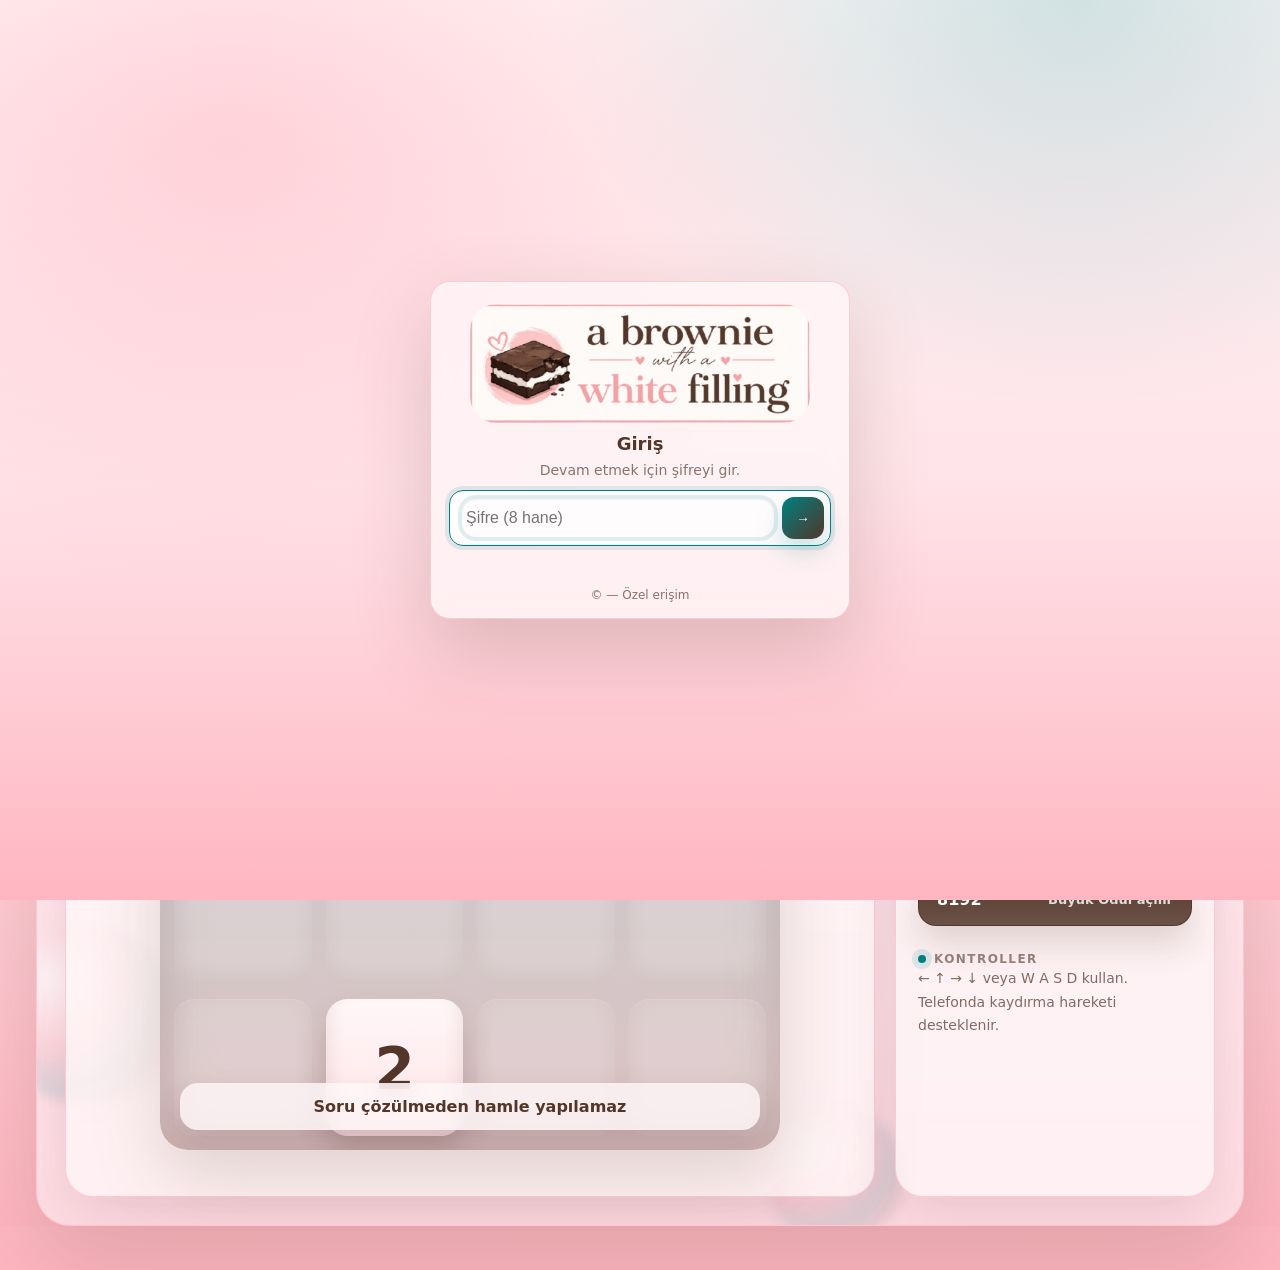
==== projects/2048.html @ a2c46bcc "Site tasarimi ve logo guncellemesi" ====
<!doctype html>
<html lang="tr">
<head>
  <meta charset="utf-8">
  <title>2048</title>
  <meta name="viewport" content="width=device-width,initial-scale=1">
  <link href="../assets/css/style.css" rel="stylesheet">
  <link href="../assets/css/gate.css" rel="stylesheet">
  <link href="../assets/css/2048.css" rel="stylesheet">
  <script src="../assets/js/gate.js" defer></script>
  <script src="../assets/js/ui.js" defer></script>
  <script src="../assets/js/2048.js" defer></script>
</head>
<body>
  <div id="loader-overlay" class="hidden" aria-hidden="true">
    <canvas id="dotlottie-canvas" width="600" height="600"></canvas>
  </div>

  <div id="gate-overlay" class="gate-overlay" aria-hidden="false">
    <div class="gate-card">
      <div class="gate-logo"><img class="gate-logo-img" src="../assets/media/brownie-logo-cropped.png" alt="Logo"></div>
      <div class="gate-title">Giriş</div>
      <p class="gate-sub muted">Devam etmek için şifreyi gir.</p>
      <form id="gate-form" autocomplete="off">
        <div class="gate-input-wrap">
          <input id="gate-input" type="password" inputmode="numeric" placeholder="Şifre (8 hane)" maxlength="12" />
          <button class="gate-submit" type="submit" aria-label="Giriş">→</button>
        </div>
        <div id="gate-hint" class="gate-hint" role="status" aria-live="polite"></div>
      </form>
      <div class="gate-foot muted">© <span id="y"></span> — Özel erişim</div>
    </div>
  </div>

  <nav class="navbar">
    <a class="brand logo-brand" href="../index.html"><img class="brand-logo-img" src="../assets/media/brownie-logo-cropped.png" alt="Logo"></a>
    <div class="spacer"></div>
    <a class="nav-link" href="../index.html">Ana Sayfa</a>
    <div class="dropdown" data-dropdown>
      <button class="drop-btn" data-dropdown-button>Projeler ▾</button>
      <div class="dropdown-menu">
        <a class="dropdown-item" href="tarot.html">Tarot Falı</a>
        <a class="dropdown-item" href="2048.html">2048</a>
      </div>
    </div>
  </nav>

  <main class="page-wrap page-2048">
    <section class="game-shell">
      <div class="glass-orb orb-a"></div>
      <div class="glass-orb orb-b"></div>
      <div class="glass-orb orb-c"></div>

      <header class="game-hero">
        <div>
          <span class="hero-pill">Oyun • Akademik Geçiş</span>
          <h1>2048</h1>
          <p class="hero-copy">Oyun açılmadan önce rastgele bir hazırlık sorusu gelir. Doğru cevabı bulunca oyun aktif olur.</p>
        </div>
        <div class="hero-actions">
          <button id="new-game-btn" class="lux-btn">Yeni Oyun</button>
          <div class="lock-chip" id="lock-chip">Soru bekleniyor</div>
        </div>
      </header>

      <section class="hud-grid" aria-label="Oyun bilgileri">
        <article class="hud-card">
          <span>Skor</span>
          <strong id="score">0</strong>
        </article>
        <article class="hud-card">
          <span>En iyi (bu cihaz)</span>
          <strong id="best-score">0</strong>
        </article>
        <article class="hud-card">
          <span>Hamle</span>
          <strong id="move-count">0</strong>
        </article>
        <article class="hud-card">
          <span>Hedef</span>
          <strong id="target-status">8192</strong>
        </article>
      </section>

      <section class="game-layout">
        <div class="board-card">
          <div class="board-topline">
            <div>
              <small>Modern 2048</small>
              <strong>2048 / 4096 / 8192</strong>
            </div>
            <div class="board-inline-note" id="inline-note">Soruyu çöz, alan açılsın.</div>
          </div>

          <div id="board-shell" class="board-shell locked" aria-label="2048 oyun alanı">
            <div class="board-grid" aria-hidden="true">
              <div></div><div></div><div></div><div></div>
              <div></div><div></div><div></div><div></div>
              <div></div><div></div><div></div><div></div>
              <div></div><div></div><div></div><div></div>
            </div>
            <div id="tile-layer" class="tile-layer"></div>
            <div id="particle-layer" class="particle-layer" aria-hidden="true"></div>
          </div>

          <div id="game-message" class="game-message" aria-live="polite"></div>
        </div>

        <aside class="side-card">
          <div class="side-section">
            <span class="side-label">Giriş kuralı</span>
            <h2>Hazırlık sorusunu doğru çöz</h2>
            <p>Yanlış cevapta oyun açılmaz. Sistem yeni bir rastgele soru getirir ve doğruya kadar devam eder.</p>
          </div>

          <div class="target-list" aria-label="Taş hedefleri">
            <div class="target-pill">2048 <span>İlk büyük hedef</span></div>
            <div class="target-pill">4096 <span>İleri seviye akış</span></div>
            <div class="target-pill danger">8192 <span>Büyük Ödül açılır</span></div>
          </div>

          <div class="side-section compact">
            <span class="side-label">Kontroller</span>
            <p>← ↑ → ↓ veya W A S D kullan. Telefonda kaydırma hareketi desteklenir.</p>
          </div>
        </aside>
      </section>
    </section>
  </main>

  <div id="quiz-overlay" class="quiz-overlay" aria-hidden="false">
    <div class="quiz-card">
      <div id="user-stage" class="quiz-stage selector-stage">
        <div class="quiz-badge">Oyuncu seçimi</div>
        <h2>Kim oynuyor?</h2>
        <p class="quiz-copy">Başlamadan önce kullanıcı seç. Hakan ve Deniz için en yüksek skorlar ayrı tutulur.</p>

        <div class="player-grid" aria-label="Oyuncu seçimi">
          <button type="button" class="player-option" data-player="Hakan">
            <span class="player-kicker">Kullanıcı 1</span>
            <strong>Hakan</strong>
            <span class="player-meta">Bu cihazdaki en yüksek skor</span>
            <b data-player-best="Hakan">0</b>
          </button>
          <button type="button" class="player-option" data-player="Deniz">
            <span class="player-kicker">Kullanıcı 2</span>
            <strong>Deniz</strong>
            <span class="player-meta">Bu cihazdaki en yüksek skor</span>
            <b data-player-best="Deniz">0</b>
          </button>
        </div>

        <div id="player-feedback" class="quiz-feedback" aria-live="polite">Bir oyuncu seç ve soruya geç.</div>
      </div>

      <div id="question-stage" class="quiz-stage hidden">
        <div class="quiz-badge">Akademik geçiş</div>
        <h2>2048 kilidini aç</h2>
        <p class="quiz-copy">Aşağıdaki rastgele soruyu doğru cevapla. Yanlış cevapta yeni soru gelir.</p>

        <div class="quiz-meta">
          <span id="quiz-subject">Ders</span>
          <span id="quiz-player" class="quiz-player">Oyuncu: -</span>
          <span id="quiz-counter">1 / 500</span>
        </div>

        <div id="quiz-question" class="quiz-question">Soru yükleniyor...</div>
        <div id="quiz-options" class="quiz-options"></div>
        <div id="quiz-feedback" class="quiz-feedback" aria-live="polite"></div>
      </div>
    </div>
  </div>

  <div id="jumpscare-overlay" class="jumpscare-overlay hidden" aria-hidden="true">
    <div class="jumpscare-flash"></div>
    <img src="../assets/media/phantom-jumpscare.gif" alt="Büyük ödül görseli" class="jumpscare-media">
    <div class="jumpscare-controls">
      <button id="close-jumpscare" class="lux-btn ghost">Kapat</button>
    </div>
  </div>

  <audio id="jumpscare-audio" preload="auto" src="https://upload.wikimedia.org/wikipedia/commons/d/d9/Wilhelm_Scream.ogg"></audio>

  <script type="module">
    import { DotLottie } from "https://cdn.jsdelivr.net/npm/@lottiefiles/dotlottie-web/+esm";
    new DotLottie({
      autoplay: true,
      loop: true,
      canvas: document.getElementById("dotlottie-canvas"),
      src: "https://lottie.host/5bff608f-bb24-4f26-9d58-c91f25c2ab23/KfmHyRGjkq.lottie"
    });
    const yEl = document.getElementById('y'); if (yEl) yEl.textContent = new Date().getFullYear();
  </script>
</body>
</html>
---- assets/css/style.css ----
:root{
  --bg: #f9d5d3;
  --text: #1d1d1f;
  --muted:#5a5a5a;
  --card: rgba(255,255,255,.72);
  --card-border: rgba(255,255,255,.55);
  --shadow-lg: 0 24px 60px rgba(0,0,0,.18);
  --shadow-md: 0 12px 28px rgba(0,0,0,.12);
  --shadow-sm: 0 3px 12px rgba(0,0,0,.10);
  --accent:#111;
  --accent-grad: linear-gradient(180deg,#1a1a1a,#000);
}

html,body{
  margin:0; padding:0; background:var(--bg); color:var(--text);
  font-family: Inter, ui-sans-serif, system-ui, -apple-system, Segoe UI, Roboto, Arial, sans-serif;
}
*{ box-sizing:border-box; }
a{ color:inherit; text-decoration:none; }

/* NAVBAR */
.navbar{
  position: sticky; top:0; z-index:50;
  display:flex; align-items:center; gap:12px;
  padding:14px 18px;
  background: linear-gradient(180deg, rgba(255,255,255,.88), rgba(255,248,251,.72));
  backdrop-filter: blur(18px) saturate(160%);
  -webkit-backdrop-filter: blur(18px) saturate(160%);
  border-bottom:1px solid rgba(255,255,255,.58);
  box-shadow:
    0 14px 40px rgba(56, 18, 35, .09),
    inset 0 1px 0 rgba(255,255,255,.72);
}
.brand{
  position:relative;
  display:inline-flex; align-items:center; justify-content:center;
  font-weight:900; letter-spacing:1px;
  padding:10px 16px; border-radius:16px; transition: transform .18s ease, box-shadow .24s ease, background .24s ease;
  background: linear-gradient(180deg, rgba(255,255,255,.72), rgba(255,255,255,.36));
  border:1px solid rgba(255,255,255,.72);
  box-shadow: 0 12px 28px rgba(84, 32, 55, .1), inset 0 1px 0 rgba(255,255,255,.86);
}
.brand::after{
  content:'';
  position:absolute; inset:1px;
  border-radius:15px;
  background: linear-gradient(135deg, rgba(255,255,255,.45), transparent 52%);
  pointer-events:none;
}
.brand:hover{ transform: translateY(-1px); box-shadow: 0 18px 34px rgba(84, 32, 55, .14), inset 0 1px 0 rgba(255,255,255,.9); }
.brand.logo-brand{
  width:clamp(150px, 18vw, 178px);
  height:58px;
  padding:0;
  overflow:hidden;
  border-radius:22px;
  background:rgba(255,247,248,.96);
  border-color:rgba(255,182,193,.76);
  box-shadow:0 14px 30px rgba(82,54,41,.14), inset 0 1px 0 rgba(255,255,255,.72);
}
.brand.logo-brand::after{ display:none; }
.brand-logo-img{
  display:block;
  width:100%;
  height:100%;
  object-fit:cover;
  border-radius:22px;
  position:relative;
  z-index:1;
  overflow:hidden;
}
.navbar .spacer{ flex:1; }
.nav-link,
.drop-btn{
  position:relative;
  display:inline-flex; align-items:center; justify-content:center;
  padding:10px 16px;
  border-radius:16px;
  font-weight:800;
  letter-spacing:.01em;
  background: linear-gradient(180deg, rgba(255,255,255,.54), rgba(255,255,255,.24));
  border:1px solid rgba(255,255,255,.6);
  box-shadow: 0 10px 24px rgba(94, 36, 58, .08), inset 0 1px 0 rgba(255,255,255,.72);
  transition: transform .18s ease, box-shadow .24s ease, background .24s ease, color .24s ease;
}
.nav-link:hover,
.drop-btn:hover{
  transform: translateY(-1px);
  background: linear-gradient(180deg, rgba(255,255,255,.82), rgba(255,255,255,.48));
  box-shadow: 0 16px 32px rgba(94, 36, 58, .14), inset 0 1px 0 rgba(255,255,255,.9);
}
.nav-link.active{
  color:#3f0f25;
  background: linear-gradient(180deg, rgba(255,255,255,.9), rgba(255,233,242,.72));
  box-shadow:
    0 16px 34px rgba(86, 28, 54, .16),
    inset 0 0 0 1px rgba(255,255,255,.92),
    inset 0 -3px 0 rgba(95, 26, 56, .86);
}
.dropdown{ position:relative; }
.drop-btn{
  border:1px solid rgba(255,255,255,.6); background: linear-gradient(180deg, rgba(255,255,255,.54), rgba(255,255,255,.24)); font:inherit; color:inherit;
  cursor:pointer;
}
.dropdown-menu{
  position:absolute; top:calc(100% + 12px); right:0; min-width:240px;
  background: linear-gradient(180deg, rgba(255,255,255,.9), rgba(255,246,250,.82));
  border:1px solid rgba(255,255,255,.72); border-radius:20px; box-shadow: 0 26px 48px rgba(62, 20, 39, .14), inset 0 1px 0 rgba(255,255,255,.8);
  padding:10px; display:none;
  backdrop-filter: blur(18px) saturate(160%);
  -webkit-backdrop-filter: blur(18px) saturate(160%);
}
.dropdown.open .dropdown-menu{ display:block; }
.dropdown-menu a{
  display:block; padding:13px 14px; border-radius:14px; font-weight:700;
  transition: background .2s ease, transform .18s ease, box-shadow .2s ease;
}
.dropdown-menu a:hover{
  transform: translateX(2px);
  background: linear-gradient(180deg, rgba(255,255,255,.92), rgba(255,233,242,.7));
  box-shadow: inset 0 1px 0 rgba(255,255,255,.92), 0 10px 20px rgba(94,36,58,.08);
}

/* HERO */
.hero{
  min-height: calc(100vh - 64px);
  display:grid; place-items:center; padding:32px 16px;
}
.hero-card{
  width:min(1000px,92vw);
  background: var(--card);
  border:1px solid var(--card-border);
  border-radius:24px;
  box-shadow: var(--shadow-lg);
  backdrop-filter: blur(12px);
  -webkit-backdrop-filter: blur(12px);
  padding:50px 28px 56px;
  text-align:center;
}
.hero-pill{
  display:inline-block; padding:6px 12px; border-radius:999px;
  background:#fff7e6; color:#8a6a15; font-weight:800;
  box-shadow: var(--shadow-sm);
}
.hero-title{
  margin:14px 0 24px; font-weight:900;
  font-size: clamp(54px, 9vw, 98px);
  letter-spacing:2px;
  background: linear-gradient(180deg,#2f2f2f,#7a7a7a);
  -webkit-background-clip: text; background-clip:text; color:transparent;
  text-shadow: 0 4px 14px rgba(0,0,0,.10);
}
.cta-btn{
  display:inline-flex; align-items:center; justify-content:center;
  height:52px; padding:0 28px; border-radius:16px;
  background: var(--accent-grad); color:#fff; font-weight:900; letter-spacing:.2px;
  box-shadow: 0 22px 58px rgba(0,0,0,.28), inset 0 -2px 0 rgba(255,255,255,.06);
  transition: transform .15s, box-shadow .2s, filter .2s;
}
.cta-btn:hover{ transform: translateY(-1px); filter:brightness(1.05);
  box-shadow: 0 28px 70px rgba(0,0,0,.34);
}

/* Panel */
.page-wrap{ max-width:1100px; margin:28px auto; padding:0 16px; }
.card-panel{
  background: var(--card); border:1px solid var(--card-border); border-radius:18px;
  padding:20px; box-shadow: var(--shadow-md); backdrop-filter: blur(10px);
}
.muted{ color:var(--muted); font-size:14px; }

/* LOADER (başlangıçta gizli) */
#loader-overlay{
  position: fixed; inset: 0; background: var(--bg);
  display:flex; align-items:center; justify-content:center;
  z-index: 99999; transition: opacity .6s ease;
}
#loader-overlay.hidden{ opacity:0; pointer-events:none; }

/* GATE — Loader’ın ÜSTÜNDE */
.gate-overlay{
  position: fixed; inset: 0;
  display:flex; align-items:center; justify-content:center;
  background: var(--bg);
  z-index: 100000; /* loader’dan yüksek */
}
.gate-overlay.is-closed{ display:none; }
.gate-card{
  width:min(94vw, 380px);
  padding: 28px 24px;
  border-radius: 18px;
  border:1px solid rgba(255,255,255,.65);
  background: rgba(255,255,255,.92);
  backdrop-filter: blur(10px);
  box-shadow: var(--shadow-lg);
  text-align:center;
}
.gate-title{ font-size:22px; font-weight:900; margin-bottom:8px; }
.gate-card input{
  width:100%; padding: 12px 14px; font-size:16px;
  border-radius:14px; border:1px solid #ddd; background:#fff; outline:none;
  box-shadow: inset 0 1px 2px rgba(0,0,0,.05);
}
.gate-card input:focus{ border-color:#111; }
.gate-card .btn{ width:100%; margin-top:10px; }
.gate-card.shake{ animation: shakeX .42s cubic-bezier(.36,.07,.19,.97) both; }
@keyframes shakeX{
  10%, 90% { transform: translateX(-1px); }
  20%, 80% { transform: translateX(2px); }
  30%, 50%, 70% { transform: translateX(-4px); }
  40%, 60% { transform: translateX(4px); }
}

/* DENIZIM renk temasi */
:root{
  --deniz-brown:#523629;
  --deniz-teal:#008080;
  --deniz-pink:#ffb6c1;
  --deniz-pink-soft:#ffe3e8;
  --deniz-cream:#fff7f8;
  --bg: var(--deniz-pink-soft);
  --text: var(--deniz-brown);
  --muted: rgba(82,54,41,.68);
  --card: rgba(255,247,248,.78);
  --card-border: rgba(255,182,193,.62);
  --accent: var(--deniz-teal);
  --accent-grad: linear-gradient(135deg, var(--deniz-teal), var(--deniz-brown));
  --shadow-lg: 0 24px 60px rgba(82,54,41,.22);
  --shadow-md: 0 12px 28px rgba(82,54,41,.16);
  --shadow-sm: 0 3px 12px rgba(82,54,41,.12);
}

html,body{
  background:
    radial-gradient(900px 680px at 12% 0%, rgba(255,182,193,.5), transparent 58%),
    radial-gradient(760px 560px at 88% 10%, rgba(0,128,128,.16), transparent 58%),
    linear-gradient(180deg, #fff7f8 0%, #ffe3e8 52%, #ffb6c1 100%);
  color: var(--deniz-brown);
}

.home-page{
  height:100svh;
  min-height:100svh;
  overflow:hidden;
  display:grid;
  grid-template-rows:auto minmax(0, 1fr);
}
.home-page .navbar{
  position:relative;
  top:auto;
}
.home-page #bday-banner-mount:empty{
  display:none;
}
.confetti-canvas{
  position:fixed;
  inset:0;
  width:100vw;
  height:100svh;
  display:block;
  pointer-events:none;
  z-index:20;
}
.home-page .hero{
  min-height:0;
  height:100%;
  padding:24px 16px 28px;
}

.navbar{
  background: linear-gradient(180deg, rgba(255,247,248,.92), rgba(255,182,193,.46));
  border-bottom-color: rgba(255,182,193,.68);
  box-shadow: 0 16px 42px rgba(82,54,41,.12), inset 0 1px 0 rgba(255,255,255,.72);
}
.brand,
.nav-link,
.drop-btn{
  color: var(--deniz-brown);
  background: linear-gradient(180deg, rgba(255,255,255,.72), rgba(255,182,193,.24));
  border-color: rgba(255,182,193,.72);
  box-shadow: 0 12px 26px rgba(82,54,41,.12), inset 0 1px 0 rgba(255,255,255,.78);
}
.brand:hover,
.nav-link:hover,
.drop-btn:hover{
  background: linear-gradient(180deg, rgba(255,255,255,.9), rgba(255,182,193,.42));
  box-shadow: 0 18px 36px rgba(82,54,41,.16), inset 0 1px 0 rgba(255,255,255,.9);
}
.nav-link.active{
  color: #fff;
  background: linear-gradient(135deg, var(--deniz-teal), var(--deniz-brown));
  box-shadow: 0 18px 36px rgba(0,128,128,.2), inset 0 -3px 0 rgba(255,182,193,.88);
}
.dropdown-menu{
  background: linear-gradient(180deg, rgba(255,247,248,.96), rgba(255,226,232,.9));
  border-color: rgba(255,182,193,.74);
  box-shadow: 0 28px 54px rgba(82,54,41,.18), inset 0 1px 0 rgba(255,255,255,.82);
}
.dropdown-menu a:hover{
  color: #fff;
  background: linear-gradient(135deg, var(--deniz-teal), var(--deniz-brown));
  box-shadow: 0 12px 24px rgba(0,128,128,.18);
}
.hero-card,
.card-panel,
.gate-card{
  background: rgba(255,247,248,.82);
  border-color: rgba(255,182,193,.68);
  box-shadow: var(--shadow-lg);
}
.hero-pill{
  background: rgba(0,128,128,.12);
  color: var(--deniz-teal);
  border: 1px solid rgba(0,128,128,.18);
}
.hero-title{
  background: linear-gradient(180deg, var(--deniz-brown), var(--deniz-teal));
  -webkit-background-clip:text;
  background-clip:text;
}
.cta-btn,
.btn{
  background: var(--accent-grad);
  color:#fff;
  box-shadow: 0 22px 52px rgba(0,128,128,.22), inset 0 1px 0 rgba(255,255,255,.16);
}
.gate-card input:focus,
input:focus,
select:focus,
textarea:focus{
  border-color: var(--deniz-teal);
  box-shadow: 0 0 0 4px rgba(0,128,128,.12), inset 0 1px 2px rgba(82,54,41,.06);
}

/* Istek uzerine ana sayfa hedef renkleri */
#hero-pill{
  background:linear-gradient(180deg, rgba(0,128,128,.96), rgba(0,128,128,.78));
  color:#fff;
  border-color:rgba(0,128,128,.82);
  box-shadow:0 12px 28px rgba(0,128,128,.18), inset 0 1px 0 rgba(255,255,255,.24);
}
#hero-title{
  background:linear-gradient(180deg, #00b8b8 0%, #008080 48%, #005f5f 100%);
  -webkit-background-clip:text;
  background-clip:text;
  color:transparent !important;
  -webkit-text-fill-color:transparent !important;
  text-shadow:0 4px 14px rgba(0,128,128,.16);
}
#hero-cta{
  background:linear-gradient(180deg, rgba(255,182,193,.96), #ffb6c1 58%, rgba(255,182,193,.84));
  color:#523629;
  border:1px solid rgba(255,182,193,.92);
  box-shadow:0 22px 52px rgba(255,182,193,.38), inset 0 1px 0 rgba(255,255,255,.34), inset 0 -2px 0 rgba(82,54,41,.08);
}
#hero-cta:hover{
  box-shadow:0 28px 64px rgba(255,182,193,.48), inset 0 1px 0 rgba(255,255,255,.38), inset 0 -2px 0 rgba(82,54,41,.08);
}
.navbar .nav-link,
.navbar .drop-btn,
.navbar .nav-link.active{
  background:linear-gradient(180deg, rgba(82,54,41,.96), rgba(82,54,41,.84));
  color:#fff;
  border-color:rgba(82,54,41,.9);
  box-shadow:0 14px 28px rgba(82,54,41,.22), inset 0 1px 0 rgba(255,255,255,.16);
}
.navbar .nav-link:hover,
.navbar .drop-btn:hover{
  background:linear-gradient(180deg, rgba(82,54,41,1), rgba(82,54,41,.88));
  color:#fff;
  box-shadow:0 18px 34px rgba(82,54,41,.28), inset 0 1px 0 rgba(255,255,255,.18);
}
---- assets/css/gate.css ----
/* Lüks cam/blur gate görünümü */
.gate-overlay{
  position:fixed; inset:0;
  display:flex; align-items:center; justify-content:center;
  background: radial-gradient(1200px 800px at 20% 20%, rgba(255,255,255,.45), rgba(0,0,0,.02)),
              radial-gradient(1000px 900px at 80% 0%, rgba(255,255,255,.35), rgba(0,0,0,.02)),
              var(--bg, #f9d5d3);
  z-index:130000;
  transition: opacity .3s ease;
}
.gate-overlay.hide{ opacity:0; pointer-events:none; }

.gate-card{
  width:min(420px, 92vw);
  background: rgba(255,255,255,0.55);
  backdrop-filter: blur(10px) saturate(140%);
  -webkit-backdrop-filter: blur(10px) saturate(140%);
  border: 1px solid rgba(255,255,255,0.6);
  border-radius: 20px;
  padding: 22px 18px 16px;
  box-shadow: 0 30px 80px rgba(0,0,0,.18), 0 0 0 1px rgba(255,255,255,.4) inset;
  position: relative;
  animation: cardIn .35s ease both;
}
@keyframes cardIn{ from{ transform: translateY(8px); opacity:0;} to{ transform: translateY(0); opacity:1;} }
.gate-card.shake{ animation: shake .45s ease; }
@keyframes shake{
  10%, 90% { transform: translateX(-1px); }
  20%, 80% { transform: translateX(2px); }
  30%, 50%, 70% { transform: translateX(-4px); }
  40%, 60% { transform: translateX(4px); }
}

.gate-logo{
  font-weight:900; letter-spacing:1.1px; margin-bottom:6px;
  background:linear-gradient(180deg,#444,#111);
  -webkit-background-clip:text; color:transparent; font-size:20px;
}
.gate-title{ font-weight:800; font-size:18px; }
.gate-sub{ margin: 6px 0 12px; }

.gate-input-wrap{
  display:flex; align-items:center; gap:8px;
  background:#fff; border:1px solid #e6e6e6; border-radius:14px;
  box-shadow: inset 0 1px 2px rgba(0,0,0,.04);
  padding: 6px 6px 6px 12px;
}
#gate-input{
  flex:1; border:none; outline:none; background:transparent;
  padding:10px 4px; font-size:16px;
}
.gate-submit{
  width:42px; height:42px; border:none; border-radius:12px;
  background:#111; color:#fff; font-weight:900; cursor:pointer;
  box-shadow:0 10px 24px rgba(0,0,0,.18);
  transition: transform .12s, filter .2s;
}
.gate-submit:hover{ transform: translateY(-1px); filter: brightness(1.05); }

.gate-hint{ min-height:20px; font-size:13px; color:#666; margin-top:8px; }
.gate-hint.error{ color:#c33434; }
.gate-foot{ margin-top:14px; font-size:12px; text-align:center; }

/* DENIZIM gate renk temasi */
.gate-overlay{
  background:
    radial-gradient(1100px 760px at 18% 16%, rgba(255,182,193,.52), transparent 58%),
    radial-gradient(900px 700px at 84% 0%, rgba(0,128,128,.18), transparent 58%),
    linear-gradient(180deg,#fff7f8,#ffe3e8 54%,#ffb6c1);
}
.gate-card{
  background:rgba(255,247,248,.8);
  border-color:rgba(255,182,193,.68);
  box-shadow:0 30px 80px rgba(82,54,41,.2), 0 0 0 1px rgba(255,255,255,.42) inset;
}
.gate-logo{
  background:linear-gradient(180deg,#523629,#008080);
  -webkit-background-clip:text;
  background-clip:text;
}
.gate-logo{
  width:min(340px, 84vw);
  aspect-ratio:1138 / 401;
  height:auto;
  margin:0 auto 10px;
  background:none;
  color:transparent;
  font-size:0;
  border-radius:26px;
  overflow:hidden;
}
.gate-logo-img{
  display:block;
  width:100%;
  height:100%;
  object-fit:cover;
  border-radius:26px;
  box-shadow:0 10px 26px rgba(82,54,41,.14);
}
.gate-title{ color:#523629; }
.gate-input-wrap{
  background:rgba(255,255,255,.82);
  border-color:rgba(255,182,193,.72);
}
.gate-input-wrap:focus-within{
  border-color:#008080;
  box-shadow:0 0 0 4px rgba(0,128,128,.12), inset 0 1px 2px rgba(82,54,41,.06);
}
.gate-submit{
  background:linear-gradient(135deg,#008080,#523629);
  box-shadow:0 12px 26px rgba(0,128,128,.22);
}
.gate-hint{ color:rgba(82,54,41,.68); }
.gate-hint.error{ color:#523629; }
---- assets/css/2048.css ----
:root{
  --rose-0:#fff7fb;
  --rose-1:#ffe7f0;
  --rose-2:#ffd7e7;
  --rose-3:#f7bed8;
  --rose-4:#ee9fc3;
  --rose-5:#da74a5;
  --rose-6:#bc4f82;
  --rose-7:#8b345e;
  --rose-8:#5d1c3b;
  --board-gap: 14px;
}

html.touch-lock-page,
body.touch-lock-page{
  overflow:hidden;
  overscroll-behavior:none;
  height:100%;
}

.page-2048 .board-card,
.page-2048 .board-shell,
.page-2048 .board-shell *{
  touch-action:none;
  -ms-touch-action:none;
}

body{
  background:
    radial-gradient(1200px 900px at 10% 10%, rgba(255,255,255,.75), transparent 55%),
    radial-gradient(1000px 800px at 90% 0%, rgba(255,255,255,.5), transparent 52%),
    linear-gradient(180deg, #f9d5d3 0%, #f7dce3 35%, #f4cad7 100%);
}

.page-2048{ max-width: 1240px; }
.game-shell{
  position: relative;
  overflow: hidden;
  margin: 24px auto 44px;
  padding: 28px;
  border-radius: 34px;
  border: 1px solid rgba(255,255,255,.5);
  background: rgba(255,255,255,.46);
  backdrop-filter: blur(18px) saturate(135%);
  -webkit-backdrop-filter: blur(18px) saturate(135%);
  box-shadow: 0 36px 90px rgba(88, 36, 62, .16), inset 0 1px 0 rgba(255,255,255,.55);
}

.glass-orb{
  position:absolute; border-radius:50%; filter: blur(6px); opacity:.75; pointer-events:none;
  background: radial-gradient(circle at 30% 30%, rgba(255,255,255,.9), rgba(255,255,255,.2) 35%, rgba(206,103,152,.2) 55%, rgba(122,36,82,.1) 75%, transparent 78%);
}
.orb-a{ width:240px; height:240px; top:-90px; right:-60px; }
.orb-b{ width:180px; height:180px; left:-40px; bottom:120px; }
.orb-c{ width:140px; height:140px; right:28%; bottom:-20px; }

.game-hero{
  position:relative;
  z-index:1;
  display:flex; justify-content:space-between; align-items:flex-start; gap:18px;
  margin-bottom: 20px;
}
.game-hero h1{
  margin:10px 0 8px;
  font-size: clamp(40px, 7vw, 74px);
  line-height: .95;
  letter-spacing: -1px;
  color:#4f1936;
}
.hero-copy{
  max-width: 660px;
  margin:0;
  font-size: 16px;
  line-height: 1.65;
  color:#6e4560;
}
.hero-actions{
  display:flex; align-items:center; gap:12px; flex-wrap:wrap; justify-content:flex-end;
}

.lux-btn{
  border:none; cursor:pointer;
  border-radius: 16px;
  padding: 14px 18px;
  font: inherit;
  font-weight: 800;
  color:#fff;
  background: linear-gradient(180deg, #5b223f, #351121);
  box-shadow: 0 18px 38px rgba(69, 18, 43, .28), inset 0 1px 0 rgba(255,255,255,.16);
  transition: transform .16s ease, filter .2s ease, box-shadow .2s ease;
}
.lux-btn:hover{ transform: translateY(-1px); filter: brightness(1.05); box-shadow: 0 22px 44px rgba(69,18,43,.32), inset 0 1px 0 rgba(255,255,255,.16); }
.lux-btn.ghost{ background: rgba(255,255,255,.18); border:1px solid rgba(255,255,255,.5); color:#fff; box-shadow:none; }

.lock-chip{
  display:inline-flex; align-items:center; gap:10px;
  padding: 12px 14px;
  border-radius: 16px;
  background: rgba(255,255,255,.6);
  color:#6f3555;
  font-weight:800;
  border:1px solid rgba(255,255,255,.55);
  box-shadow: 0 12px 28px rgba(122, 54, 90, .12);
}
.lock-chip::before{
  content:'';
  width:10px; height:10px; border-radius:50%; background:#e779a7;
  box-shadow:0 0 0 6px rgba(231,121,167,.12);
}
.lock-chip.unlocked::before{ background:#6dca9b; box-shadow:0 0 0 6px rgba(109,202,155,.14); }

.hud-grid{
  position:relative; z-index:1;
  display:grid; grid-template-columns: repeat(4, minmax(0,1fr)); gap:14px;
  margin-bottom: 20px;
}
.hud-card{
  padding:18px 18px 16px;
  border-radius: 20px;
  background: rgba(255,255,255,.62);
  border:1px solid rgba(255,255,255,.6);
  box-shadow: 0 18px 34px rgba(120,54,85,.08);
}
.hud-card span{ display:block; font-size:13px; color:#8c6780; margin-bottom:6px; font-weight:700; text-transform:uppercase; letter-spacing:.08em; }
.hud-card strong{ font-size: clamp(24px, 4vw, 34px); color:#4d1834; }

.game-layout{
  position:relative; z-index:1;
  display:grid; grid-template-columns: minmax(0, 1fr) 320px; gap:20px;
}
.board-card,
.side-card{
  border-radius: 28px;
  background: rgba(255,255,255,.56);
  border:1px solid rgba(255,255,255,.58);
  box-shadow: 0 24px 56px rgba(98, 32, 64, .12);
}
.board-card{ padding: 18px; }
.side-card{ padding: 22px; display:flex; flex-direction:column; gap:22px; }

.board-topline{
  display:flex; justify-content:space-between; align-items:flex-end; gap:12px; margin-bottom:16px;
}
.board-topline small{ display:block; color:#9a7389; font-size:13px; letter-spacing:.08em; text-transform:uppercase; font-weight:800; }
.board-topline strong{ font-size:22px; color:#4a1732; }
.board-inline-note{ color:#6e4660; font-weight:700; font-size:14px; text-align:right; }

.board-shell{
  position:relative;
  width:min(100%, 620px);
  aspect-ratio:1;
  margin:0 auto;
  padding: var(--board-gap);
  border-radius: 28px;
  background:
    linear-gradient(180deg, rgba(117,31,70,.22), rgba(94,20,52,.18)),
    rgba(103, 30, 60, .2);
  box-shadow:
    inset 0 1px 0 rgba(255,255,255,.16),
    inset 0 -30px 60px rgba(80, 12, 39, .18),
    0 26px 70px rgba(80, 12, 39, .2);
  overflow:hidden;
  touch-action:none;
  overscroll-behavior:contain;
  -webkit-user-select:none;
  user-select:none;
}
.board-shell.locked::after{
  content:'Soru çözülmeden hamle yapılamaz';
  position:absolute; inset:auto 20px 20px 20px;
  padding: 14px 16px;
  border-radius: 18px;
  background: rgba(255,255,255,.7);
  color:#67354e;
  font-weight:800;
  text-align:center;
  backdrop-filter: blur(10px);
  box-shadow: 0 14px 30px rgba(79,17,44,.12);
}
.board-shell.unlocked::after{ display:none; }

.board-grid{
  height:100%;
  display:grid;
  grid-template-columns: repeat(4, 1fr);
  gap: var(--board-gap);
}
.board-grid div{
  border-radius: 20px;
  background: rgba(255,255,255,.16);
  box-shadow: inset 0 1px 2px rgba(255,255,255,.08), inset 0 -8px 20px rgba(73, 8, 33, .08);
}

.tile-layer,
.particle-layer{
  position:absolute;
  inset: var(--board-gap);
}
.tile{
  position:absolute;
  width: calc((100% - (var(--board-gap) * 3)) / 4);
  height: calc((100% - (var(--board-gap) * 3)) / 4);
  left: calc(var(--x) * (((100% - (var(--board-gap) * 3)) / 4) + var(--board-gap)));
  top: calc(var(--y) * (((100% - (var(--board-gap) * 3)) / 4) + var(--board-gap)));
  border-radius: 22px;
  display:flex; align-items:center; justify-content:center;
  font-weight: 900;
  letter-spacing: -.04em;
  text-shadow: 0 2px 12px rgba(255,255,255,.2);
  box-shadow:
    inset 0 1px 0 rgba(255,255,255,.3),
    inset 0 -14px 20px rgba(70, 9, 33, .12),
    0 16px 28px rgba(87, 17, 45, .22);
  transition: left .13s cubic-bezier(.2,.9,.22,1), top .13s cubic-bezier(.2,.9,.22,1), transform .18s cubic-bezier(.24,.95,.32,1), filter .2s ease;
  user-select:none;
}
.tile span{ transform: translateY(2px); }
.tile.new{ animation: tilePop .18s ease; }
.tile.merged{ animation: tileMerge .24s ease; }
@keyframes tilePop{
  0%{ transform: scale(.76); }
  100%{ transform: scale(1); }
}
@keyframes tileMerge{
  0%{ transform: scale(.92); }
  55%{ transform: scale(1.08); }
  100%{ transform: scale(1); }
}

.tile.value-2 span,
.tile.value-4 span,
.tile.value-8 span,
.tile.value-16 span{ font-size: clamp(32px, 5vw, 58px); }
.tile.value-32 span,
.tile.value-64 span,
.tile.value-128 span{ font-size: clamp(28px, 4.6vw, 52px); }
.tile.value-256 span,
.tile.value-512 span,
.tile.value-1024 span{ font-size: clamp(24px, 4vw, 44px); }
.tile.value-2048 span,
.tile.value-4096 span,
.tile.value-8192 span{ font-size: clamp(22px, 3.6vw, 40px); }

.particle-layer{ pointer-events:none; overflow:hidden; }
.particle{
  position:absolute;
  width: var(--size); height: var(--size); border-radius: 999px;
  background: radial-gradient(circle at 35% 35%, rgba(255,255,255,.95), rgba(255,255,255,.65) 35%, rgba(235,114,171,.7) 60%, rgba(149,44,96,.25) 100%);
  left: var(--left); top: var(--top);
  transform: translate(-50%, -50%);
  animation: particleBurst .55s ease forwards;
  opacity:.95;
}
@keyframes particleBurst{
  to{
    opacity:0;
    transform: translate(calc(-50% + var(--dx)), calc(-50% + var(--dy))) scale(.35);
  }
}

.game-message{
  min-height: 28px;
  padding-top:14px;
  text-align:center;
  font-weight:700;
  color:#6f4660;
}
.game-message.win{ color:#4a1834; }
.game-message.over{ color:#8b244f; }

.side-section h2{ margin:6px 0 10px; font-size: 28px; color:#4b1632; }
.side-section p{ margin:0; color:#6f4a61; line-height:1.7; }
.side-section.compact p{ font-size:14px; }
.side-label{
  display:inline-flex; align-items:center; gap:8px;
  font-size:12px; text-transform:uppercase; letter-spacing:.12em; font-weight:900; color:#9b6e86;
}
.side-label::before{
  content:''; width:8px; height:8px; border-radius:50%; background:#e783ae;
}
.target-list{ display:grid; gap:12px; }
.target-pill{
  display:flex; justify-content:space-between; align-items:center; gap:12px;
  padding: 16px 18px;
  border-radius: 18px;
  background: rgba(255,255,255,.7);
  border:1px solid rgba(255,255,255,.64);
  color:#5d2742;
  font-weight:900;
}
.target-pill span{ color:#926c82; font-size:13px; font-weight:700; }
.target-pill.danger{ background: linear-gradient(180deg, rgba(116,23,58,.9), rgba(74,10,32,.95)); color:#fff; }
.target-pill.danger span{ color: rgba(255,255,255,.78); }

.quiz-overlay{
  position:fixed; inset:0; z-index:120000;
  display:grid; place-items:center;
  padding: 24px;
  background: linear-gradient(180deg, rgba(254,244,248,.42), rgba(244,203,220,.58));
  backdrop-filter: blur(20px);
  -webkit-backdrop-filter: blur(20px);
  transition: opacity .34s ease, visibility .34s ease;
}
.quiz-overlay.hidden{ opacity:0; visibility:hidden; pointer-events:none; }
.quiz-card{
  width:min(700px, 94vw);
  padding: 26px;
  border-radius: 30px;
  background: rgba(255,255,255,.78);
  border:1px solid rgba(255,255,255,.7);
  box-shadow: 0 36px 90px rgba(92, 26, 54, .18), inset 0 1px 0 rgba(255,255,255,.62);
}
.quiz-badge{
  display:inline-flex; padding:8px 12px; border-radius:999px;
  background:#fff0f7; color:#a64d78; font-weight:900; letter-spacing:.06em; text-transform:uppercase; font-size:12px;
}
.quiz-card h2{ margin:14px 0 8px; font-size:clamp(28px, 5vw, 40px); color:#4d1734; }
.quiz-stage.hidden{ display:none; }
.player-grid{
  display:grid; grid-template-columns: repeat(2, minmax(0,1fr)); gap:14px;
  margin-top: 18px;
}
.player-option{
  position:relative;
  min-height: 190px;
  padding: 20px;
  border-radius: 24px;
  border:1px solid rgba(230, 187, 207, .78);
  background: linear-gradient(180deg, rgba(255,255,255,.96), rgba(255,239,246,.92));
  box-shadow: 0 22px 44px rgba(122, 52, 87, .1), inset 0 1px 0 rgba(255,255,255,.92);
  text-align:left;
  cursor:pointer;
  transition: transform .18s ease, box-shadow .22s ease, border-color .22s ease;
}
.player-option:hover{
  transform: translateY(-2px);
  border-color: rgba(182, 75, 122, .44);
  box-shadow: 0 28px 52px rgba(122, 52, 87, .16), inset 0 1px 0 rgba(255,255,255,.96);
}
.player-option:focus-visible{ outline: 2px solid rgba(139,52,94,.48); outline-offset: 2px; }
.player-option strong{
  display:block;
  margin-top: 10px;
  font-size: clamp(28px, 5vw, 40px);
  color:#4b1733;
}
.player-option b{
  display:block;
  margin-top: 10px;
  font-size: clamp(34px, 6vw, 52px);
  line-height:1;
  color:#8b345e;
}
.player-kicker,
.player-meta{
  display:block;
  font-weight:800;
  letter-spacing:.08em;
  text-transform:uppercase;
}
.player-kicker{ color:#a46a87; font-size:12px; }
.player-meta{ margin-top: 18px; color:#8e6780; font-size:11px; }
.quiz-player{
  display:inline-flex; align-items:center; justify-content:center;
  min-height: 34px;
  padding: 7px 12px;
  border-radius: 999px;
  background: rgba(255,240,246,.95);
  border:1px solid rgba(227, 185, 204, .7);
  color:#8b345e;
  box-shadow: inset 0 1px 0 rgba(255,255,255,.86);
}
.quiz-copy{ margin:0; color:#7b566d; line-height:1.7; }
.quiz-meta{
  display:flex; justify-content:space-between; align-items:center; gap:12px; flex-wrap:wrap;
  margin: 18px 0 14px;
  color:#8c6680; font-weight:800;
}
.quiz-question{
  padding: 22px;
  border-radius: 22px;
  background: linear-gradient(180deg, rgba(255,255,255,.92), rgba(255,239,246,.95));
  border: 1px solid rgba(234,186,209,.68);
  color:#4f1834;
  font-size: clamp(18px, 3vw, 24px);
  line-height:1.55;
  box-shadow: inset 0 1px 0 rgba(255,255,255,.75);
}
.quiz-options{
  display:grid; grid-template-columns: repeat(2, minmax(0,1fr)); gap:12px;
  margin-top: 16px;
}
.quiz-option{
  min-height: 70px;
  display:flex; align-items:center; justify-content:flex-start;
  padding: 16px 18px;
  border-radius: 18px;
  border:1px solid rgba(221, 180, 200, .75);
  background: rgba(255,255,255,.85);
  color:#57203d;
  font: inherit;
  font-weight:800;
  cursor:pointer;
  transition: transform .16s ease, box-shadow .2s ease, background .2s ease;
  box-shadow: 0 14px 30px rgba(122, 52, 87, .08);
}
.quiz-option:hover{ transform: translateY(-1px); box-shadow: 0 18px 36px rgba(122,52,87,.14); }
.quiz-option.correct{ background: linear-gradient(180deg, #def8ea, #c8f0d9); border-color:#8fd0af; color:#226246; }
.quiz-option.wrong{ background: linear-gradient(180deg, #ffe3ec, #ffd0df); border-color:#f1a2bc; color:#8d3559; }
.quiz-feedback{
  min-height: 26px;
  margin-top: 16px;
  font-weight:800;
  color:#7a4d66;
}
.quiz-feedback.ok{ color:#2f7d57; }
.quiz-feedback.no{ color:#a13c64; }

.jumpscare-overlay{
  position:fixed; inset:0; z-index:140000;
  display:grid; place-items:center;
  background:#000;
}
.jumpscare-overlay.hidden{ display:none; }
.jumpscare-media{
  width:min(92vw, 980px);
  max-height: 88vh;
  object-fit:contain;
  border-radius: 24px;
  box-shadow: 0 0 0 1px rgba(255,255,255,.16), 0 40px 80px rgba(0,0,0,.65);
  animation: scarePulse .22s steps(2) 6 alternate;
}
.jumpscare-flash{
  position:absolute; inset:0;
  background: radial-gradient(circle, rgba(255,255,255,.9), rgba(255,255,255,.15) 35%, rgba(0,0,0,.95) 68%);
  mix-blend-mode:screen;
  animation: flashCut .45s ease-out forwards;
}
@keyframes flashCut{
  from{ opacity:1; }
  to{ opacity:0; }
}
@keyframes scarePulse{
  from{ transform:scale(.98); filter:contrast(1.1) saturate(1.05); }
  to{ transform:scale(1.03); filter:contrast(1.28) saturate(1.2); }
}
.jumpscare-controls{
  position:absolute; right:24px; bottom:24px;
}

@media (max-width: 1040px){
  .game-layout{ grid-template-columns: 1fr; }
  .side-card{ order:-1; }
}
@media (max-width: 820px){
  .game-shell{ padding:20px; border-radius:28px; }
  .game-hero{ flex-direction:column; }
  .hud-grid{ grid-template-columns: repeat(2, minmax(0,1fr)); }
}
@media (max-width: 640px){
  .player-grid{ grid-template-columns: 1fr; }
  .page-2048{ padding:0 10px; }
  .game-shell{ margin: 16px auto 28px; padding:16px; }
  .hud-grid{ grid-template-columns: 1fr 1fr; gap:10px; }
  .board-card{ padding: 14px; }
  .side-card{ padding:16px; }
  .quiz-card{ padding: 18px; border-radius: 24px; }
  .quiz-options{ grid-template-columns: 1fr; }
  .board-topline{ flex-direction:column; align-items:flex-start; }
  .board-inline-note{ text-align:left; }
  .jumpscare-controls{ left:16px; right:16px; bottom:16px; }
  .jumpscare-controls .lux-btn{ width:100%; }
}

/* DENIZIM 2048 renk temasi */
:root{
  --rose-0:#fff7f8;
  --rose-1:#ffe3e8;
  --rose-2:#ffb6c1;
  --rose-3:#ffb6c1;
  --rose-4:#008080;
  --rose-5:#008080;
  --rose-6:#523629;
  --rose-7:#523629;
  --rose-8:#523629;
}

body{
  background:
    radial-gradient(1000px 760px at 8% 8%, rgba(255,182,193,.42), transparent 58%),
    radial-gradient(880px 680px at 88% 0%, rgba(0,128,128,.18), transparent 56%),
    linear-gradient(180deg,#fff7f8 0%,#ffe3e8 45%,#ffb6c1 100%);
}
.game-shell{
  border-color:rgba(255,182,193,.62);
  background:rgba(255,247,248,.62);
  box-shadow:0 36px 90px rgba(82,54,41,.18), inset 0 1px 0 rgba(255,255,255,.55);
}
.glass-orb{
  background:radial-gradient(circle at 30% 30%, rgba(255,255,255,.9), rgba(255,182,193,.32) 38%, rgba(0,128,128,.18) 62%, rgba(82,54,41,.12) 78%, transparent 80%);
}
.game-hero h1,
.hud-card strong,
.board-topline strong,
.side-section h2,
.quiz-card h2,
.player-option strong,
.quiz-question{
  color:#523629;
}
.hero-copy,
.board-inline-note,
.game-message,
.side-section p,
.quiz-copy,
.quiz-meta,
.quiz-feedback{
  color:rgba(82,54,41,.72);
}
.lux-btn{
  background:linear-gradient(135deg,#008080,#523629);
  box-shadow:0 18px 38px rgba(0,128,128,.24), inset 0 1px 0 rgba(255,255,255,.16);
}
.lux-btn:hover{ box-shadow:0 22px 46px rgba(0,128,128,.3), inset 0 1px 0 rgba(255,255,255,.16); }
.lux-btn.ghost{
  background:rgba(255,182,193,.16);
  border-color:rgba(255,182,193,.62);
}
.lock-chip,
.hud-card,
.board-card,
.side-card,
.target-pill,
.quiz-card,
.player-option,
.quiz-question,
.quiz-option{
  background:rgba(255,247,248,.78);
  border-color:rgba(255,182,193,.66);
  color:#523629;
}
.lock-chip::before,
.side-label::before{
  background:#008080;
  box-shadow:0 0 0 6px rgba(0,128,128,.12);
}
.lock-chip.unlocked::before{ background:#ffb6c1; box-shadow:0 0 0 6px rgba(255,182,193,.2); }
.hud-card span,
.side-label,
.target-pill span,
.player-kicker,
.player-meta{
  color:rgba(82,54,41,.6);
}
.board-shell{
  background:
    linear-gradient(180deg, rgba(0,128,128,.24), rgba(82,54,41,.2)),
    rgba(255,182,193,.2);
  box-shadow:inset 0 1px 0 rgba(255,255,255,.16), inset 0 -30px 60px rgba(82,54,41,.16), 0 26px 70px rgba(82,54,41,.18);
}
.board-shell.locked::after{
  background:rgba(255,247,248,.82);
  color:#523629;
}
.board-grid div{
  background:rgba(255,247,248,.18);
  box-shadow:inset 0 1px 2px rgba(255,255,255,.12), inset 0 -8px 20px rgba(82,54,41,.08);
}
.tile{
  box-shadow:inset 0 1px 0 rgba(255,255,255,.32), inset 0 -14px 20px rgba(82,54,41,.14), 0 16px 28px rgba(82,54,41,.22);
}
.particle{
  background:radial-gradient(circle at 35% 35%, rgba(255,255,255,.95), rgba(255,182,193,.75) 45%, rgba(0,128,128,.55) 72%, rgba(82,54,41,.28) 100%);
}
.target-pill.danger{
  background:linear-gradient(135deg,#523629,#008080);
}
.quiz-overlay{
  background:linear-gradient(180deg, rgba(255,247,248,.5), rgba(255,182,193,.54));
}
.quiz-badge,
.quiz-player{
  background:rgba(0,128,128,.12);
  border-color:rgba(0,128,128,.24);
  color:#008080;
}
.player-option b{ color:#008080; }
.quiz-option:hover{
  box-shadow:0 18px 36px rgba(0,128,128,.14);
}
.quiz-option.correct{
  background:linear-gradient(180deg, rgba(0,128,128,.16), rgba(0,128,128,.26));
  border-color:rgba(0,128,128,.36);
  color:#005f5f;
}
.quiz-option.wrong{
  background:linear-gradient(180deg, rgba(255,182,193,.42), rgba(255,182,193,.7));
  border-color:rgba(255,182,193,.82);
  color:#523629;
}
.quiz-feedback.ok{ color:#008080; }
.quiz-feedback.no,
.game-message.over{ color:#523629; }

/* Istek uzerine 8192 odul karti */
.target-pill.danger{
  background:linear-gradient(180deg, rgba(82,54,41,.98), rgba(82,54,41,.86));
  color:#fff;
  border-color:rgba(82,54,41,.9);
  box-shadow:0 18px 34px rgba(82,54,41,.18), inset 0 1px 0 rgba(255,255,255,.14);
}
.target-pill.danger span{
  color:rgba(255,255,255,.82);
}
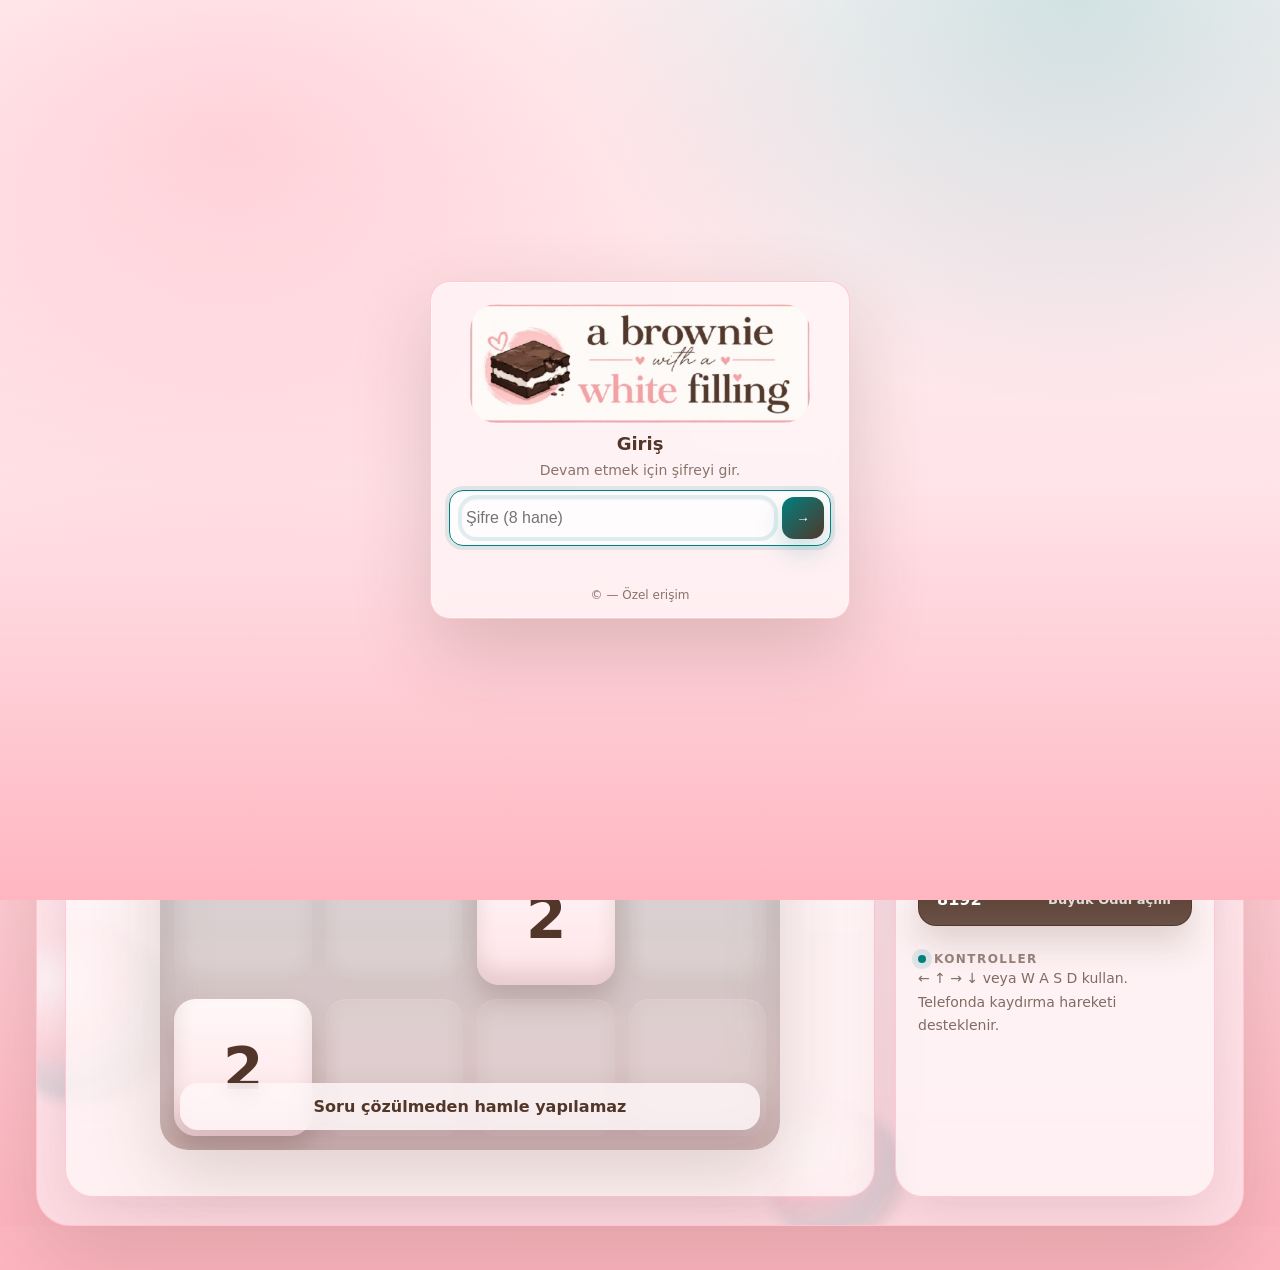
==== commit 0c995fcf: "Yeni guncelleme" ====
--- a/projects/2048.html
+++ b/projects/2048.html
@@ -179,6 +179,10 @@
     </div>
   </div>
 
+  <div id="game-over-video-overlay" class="game-over-video-overlay hidden" aria-hidden="true">
+    <video id="game-over-video" class="game-over-video" preload="auto" playsinline src="../assets/media/2048/2048 yaninca acilan video .mp4"></video>
+  </div>
+
   <audio id="jumpscare-audio" preload="auto" src="https://upload.wikimedia.org/wikipedia/commons/d/d9/Wilhelm_Scream.ogg"></audio>
 
   <script type="module">
--- a/assets/css/2048.css
+++ b/assets/css/2048.css
@@ -448,6 +448,27 @@
   position:absolute; right:24px; bottom:24px;
 }
 
+.game-over-video-overlay{
+  position:fixed;
+  inset:0;
+  z-index:145000;
+  display:grid;
+  place-items:center;
+  padding:clamp(12px, 3vw, 28px);
+  background:#000;
+}
+.game-over-video-overlay.hidden{ display:none; }
+.game-over-video{
+  width:100%;
+  height:100%;
+  max-width:1280px;
+  max-height:92vh;
+  object-fit:contain;
+  border-radius:24px;
+  box-shadow:0 0 0 1px rgba(255,255,255,.14), 0 40px 90px rgba(0,0,0,.68);
+  background:#000;
+}
+
 @media (max-width: 1040px){
   .game-layout{ grid-template-columns: 1fr; }
   .side-card{ order:-1; }
